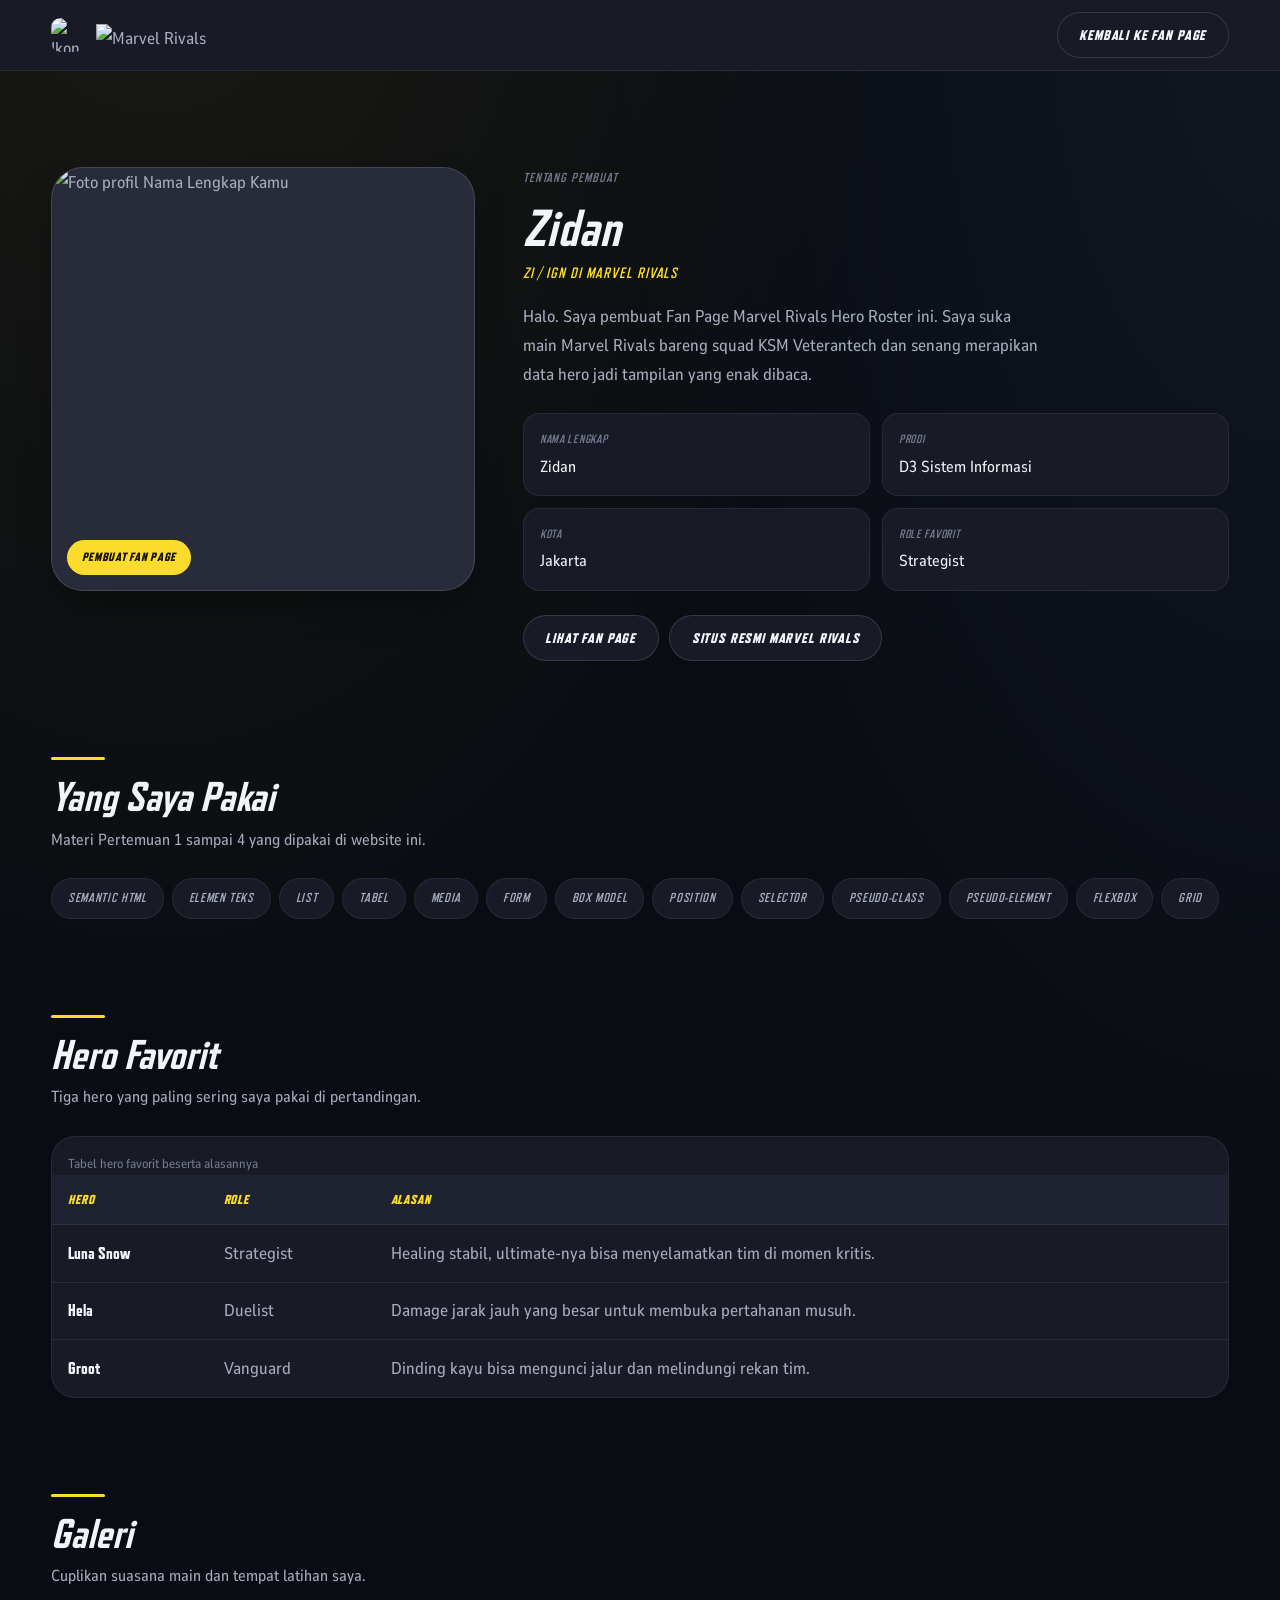
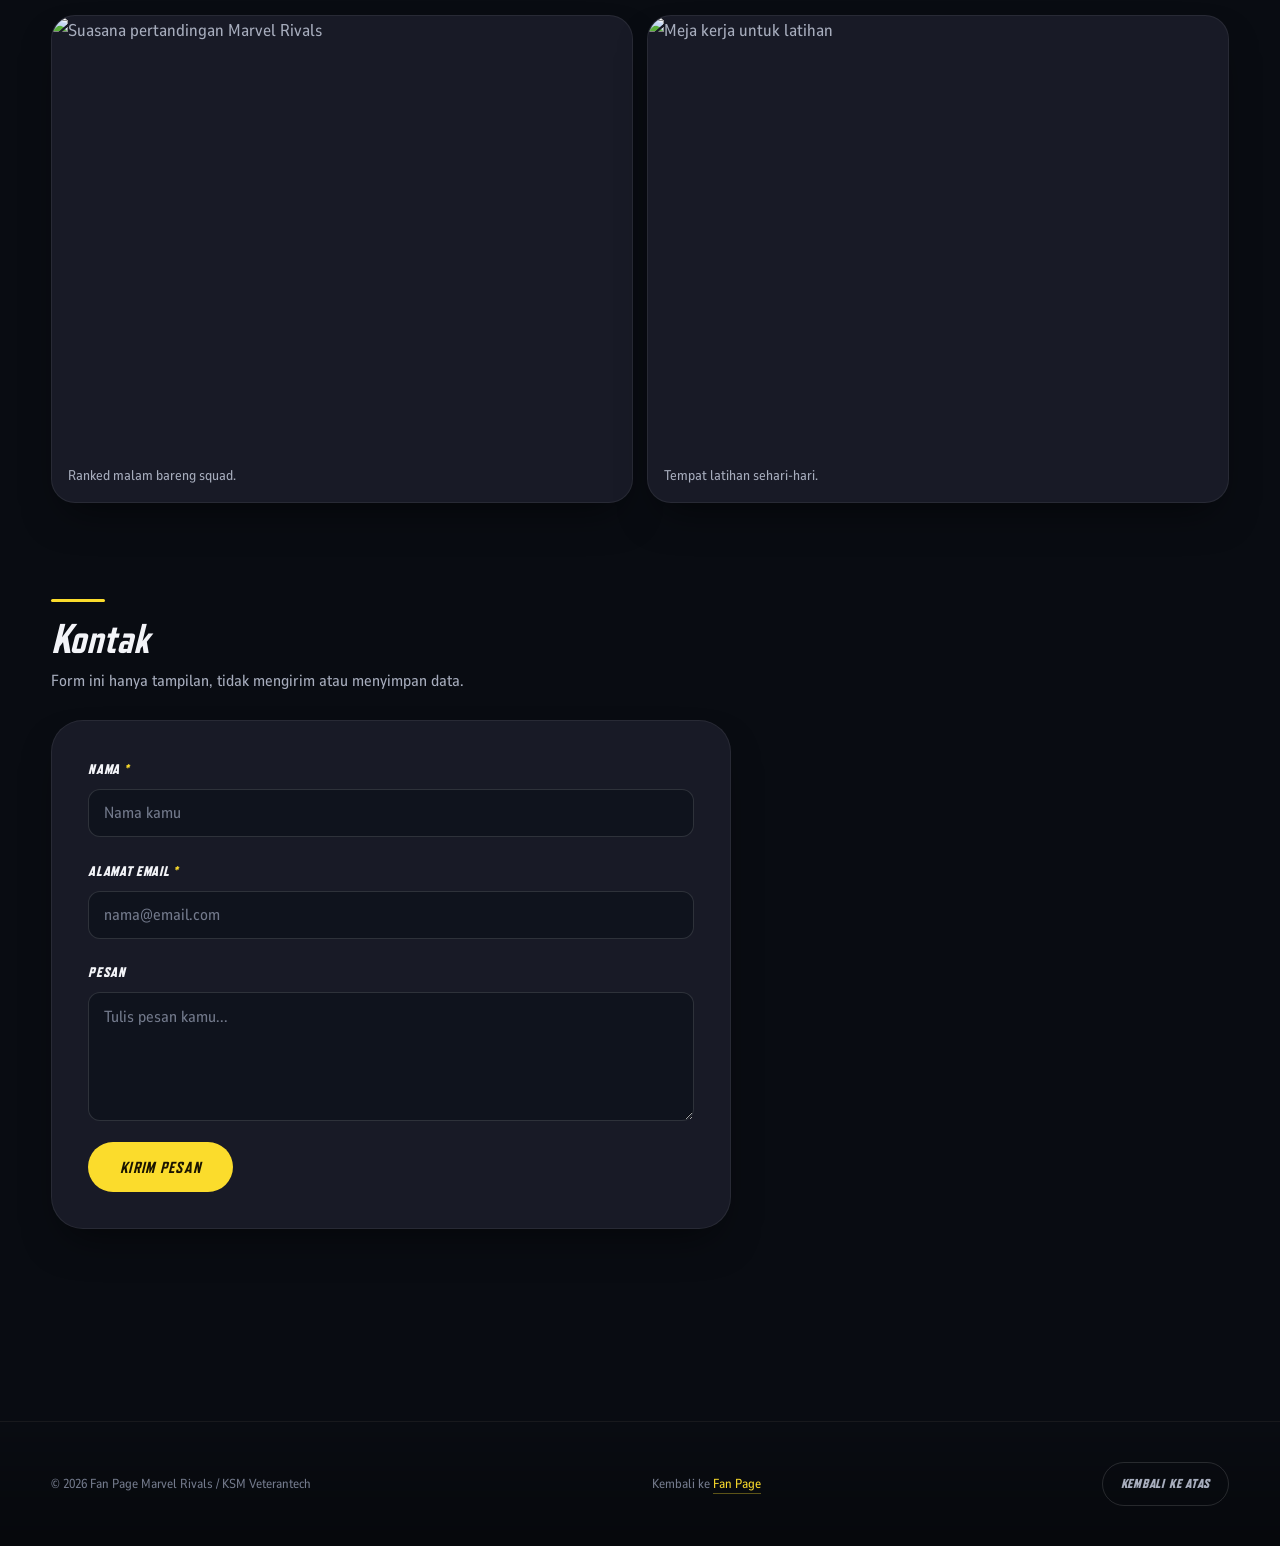
==== profile.html @ a3b58b25 "first commit" ====
<!DOCTYPE html>
<html lang="id">

<head>
  <meta charset="UTF-8">
  <meta name="viewport" content="width=device-width, initial-scale=1.0">
  <meta name="description" content="Profil pembuat Fan Page Marvel Rivals Hero Roster, mini project HTML dan CSS KSM Veterantech.">
  <title>Profil Pembuat | Marvel Rivals Fan Page</title>

  <link rel="stylesheet" href="style.css">
</head>

<body id="top">

  <a class="skip-link" href="#tentang">Lewati ke profil</a>

  <header class="main-header">
    <div class="header-inner">
      <a class="brand" href="index.html">
        <img class="brand-mark" src="https://cdn2.steamgriddb.com/icon/916030603cc86a9b3d29f4d64f1bc415/32/256x256.png"
          alt="Ikon Marvel Rivals">
        <img class="brand-word"
          src="https://s-stats-platform-cdn.op.gg/app-router/assets/images/marvel-rivals/logo.png?image=q_auto:good,f_webp,w_674&v=1792260415"
          alt="Marvel Rivals">
      </a>

      <a class="btn-ghost" href="index.html">Kembali ke Fan Page</a>
    </div>
  </header>

  <main class="main-container">

    <section id="tentang" class="content-section">
      <div class="profile-card">
        <div class="profile-photo-wrap">
          <img class="profile-photo" src="https://picsum.photos/seed/ksm-profile/720/720"
            alt="Foto profil Nama Lengkap Kamu">
          <span class="profile-badge">Pembuat Fan Page</span>
        </div>

        <div class="profile-intro">
          <p class="eyebrow">Tentang Pembuat</p>
          <h1>Zidan</h1>
          <p class="profile-role">Zi / IGN di Marvel Rivals</p>
          <p class="profile-lede">
            Halo. Saya pembuat Fan Page Marvel Rivals Hero Roster ini. Saya suka main Marvel Rivals
            bareng squad KSM Veterantech dan senang merapikan data hero jadi tampilan yang enak dibaca.
          </p>

          <dl class="profile-facts">
            <div>
              <dt>Nama Lengkap</dt>
              <dd>Zidan</dd>
            </div>
            <div>
              <dt>Prodi</dt>
              <dd>D3 Sistem Informasi</dd>
            </div>
            <div>
              <dt>Kota</dt>
              <dd>Jakarta</dd>
            </div>
            <div>
              <dt>Role Favorit</dt>
              <dd>Strategist</dd>
            </div>
          </dl>

          <ul class="profile-links">
            <li><a class="btn-ghost" href="index.html">Lihat Fan Page</a></li>
            <li><a class="btn-ghost" href="https://www.marvelrivals.com/" target="_blank" rel="noopener">Situs Resmi Marvel
                Rivals</a></li>
          </ul>
        </div>
      </div>
    </section>

    <section id="skill" class="content-section">
      <div class="section-head">
        <span class="rule"></span>
        <h2>Yang Saya Pakai</h2>
        <p>Materi Pertemuan 1 sampai 4 yang dipakai di website ini.</p>
      </div>

      <ul class="skill-tags">
        <li>Semantic HTML</li>
        <li>Elemen Teks</li>
        <li>List</li>
        <li>Tabel</li>
        <li>Media</li>
        <li>Form</li>
        <li>Box Model</li>
        <li>Position</li>
        <li>Selector</li>
        <li>Pseudo-class</li>
        <li>Pseudo-element</li>
        <li>Flexbox</li>
        <li>Grid</li>
      </ul>
    </section>

    <section id="favorit" class="content-section">
      <div class="section-head">
        <span class="rule"></span>
        <h2>Hero Favorit</h2>
        <p>Tiga hero yang paling sering saya pakai di pertandingan.</p>
      </div>

      <div class="table-wrap">
        <table class="role-table">
          <caption>Tabel hero favorit beserta alasannya</caption>
          <thead>
            <tr>
              <th scope="col">Hero</th>
              <th scope="col">Role</th>
              <th scope="col">Alasan</th>
            </tr>
          </thead>
          <tbody>
            <tr>
              <th scope="row">Luna Snow</th>
              <td>Strategist</td>
              <td>Healing stabil, ultimate-nya bisa menyelamatkan tim di momen kritis.</td>
            </tr>
            <tr>
              <th scope="row">Hela</th>
              <td>Duelist</td>
              <td>Damage jarak jauh yang besar untuk membuka pertahanan musuh.</td>
            </tr>
            <tr>
              <th scope="row">Groot</th>
              <td>Vanguard</td>
              <td>Dinding kayu bisa mengunci jalur dan melindungi rekan tim.</td>
            </tr>
          </tbody>
        </table>
      </div>
    </section>

    <section id="galeri" class="content-section">
      <div class="section-head">
        <span class="rule"></span>
        <h2>Galeri</h2>
        <p>Cuplikan suasana main dan tempat latihan saya.</p>
      </div>

      <div class="gallery-grid">
        <figure class="gallery-item">
          <img src="https://picsum.photos/seed/ksm-match/800/600" alt="Suasana pertandingan Marvel Rivals">
          <figcaption>Ranked malam bareng squad.</figcaption>
        </figure>
        <figure class="gallery-item">
          <img src="https://picsum.photos/seed/ksm-setup/800/600" alt="Meja kerja untuk latihan">
          <figcaption>Tempat latihan sehari-hari.</figcaption>
        </figure>
      </div>
    </section>

    <section id="kontak" class="content-section">
      <div class="section-head">
        <span class="rule"></span>
        <h2>Kontak</h2>
        <p>Form ini hanya tampilan, tidak mengirim atau menyimpan data.</p>
      </div>

      <form action="#" method="POST" class="guild-form">
        <div class="form-group">
          <label for="nama">Nama <span class="required">*</span></label>
          <input type="text" id="nama" name="nama" placeholder="Nama kamu" required>
        </div>

        <div class="form-group">
          <label for="email-kontak">Alamat Email <span class="required">*</span></label>
          <input type="email" id="email-kontak" name="email" placeholder="nama@email.com" required>
        </div>

        <div class="form-group">
          <label for="pesan">Pesan</label>
          <textarea id="pesan" name="pesan" rows="4" placeholder="Tulis pesan kamu..."></textarea>
        </div>

        <button type="submit" class="custom-submit-btn">Kirim Pesan</button>
      </form>
    </section>

  </main>

  <footer class="main-footer">
    <div class="footer-inner">
      <p>&copy; 2026 Fan Page Marvel Rivals / KSM Veterantech</p>
      <p>Kembali ke <a href="index.html" class="text-link">Fan Page</a></p>
      <a href="#top" class="back-to-top">Kembali ke atas</a>
    </div>
  </footer>

</body>

</html>
---- style.css ----
/* -------------------------------------------------------------------------
   1. FONT RESMI MARVEL RIVALS
   ------------------------------------------------------------------------- */
@font-face {
  font-family: "Refrigerator Deluxe";
  src: url("fonts/RefrigeratorDeluxeExtrabold.ttf") format("truetype");
  font-weight: 800;
  font-style: normal;
  font-display: swap;
}

@font-face {
  font-family: "Refrigerator Deluxe";
  src: url("fonts/RefrigeratorDeluxeHeavy.ttf") format("truetype");
  font-weight: 700;
  font-style: normal;
  font-display: swap;
}

@font-face {
  font-family: "Refrigerator Deluxe";
  src: url("fonts/RefrigeratorDeluxeBold.ttf") format("truetype");
  font-weight: 600;
  font-style: normal;
  font-display: swap;
}

@font-face {
  font-family: "Nunito Sans Condensed";
  src: url("fonts/NunitoSansCondensedMedium.ttf") format("truetype");
  font-weight: 500;
  font-style: normal;
  font-display: swap;
}

/* -------------------------------------------------------------------------
   2. VARIABEL WARNA
   ------------------------------------------------------------------------- */
:root {
  /* Latar dan permukaan */
  --canvas: #090c12;
  --canvas-2: #0f131d;
  --surface: #181a26;
  --surface-2: #1f2230;
  --surface-3: #282b3a;

  /* Garis */
  --line: rgba(255, 255, 255, 0.07);
  --line-2: rgba(255, 255, 255, 0.13);
  --line-accent: rgba(251, 220, 44, 0.34);

  /* Emas khas Marvel Rivals */
  --gold: #fbdc2c;

  /* Teks */
  --ink: #f3f4f8;
  --ink-2: #a7adbd;
  --ink-3: #737a8c;

  /* Warna role */
  --vanguard: #7090e0;
  --duelist: #ff4f5e;
  --strategist: #2ed3a6;

  /* Bayangan */
  --shadow-1: 0 20px 40px -15px rgba(0, 0, 0, 0.55);
  --shadow-2: 0 32px 64px -24px rgba(0, 0, 0, 0.7);

  /* Sudut membulat */
  --r-xs: 0.5rem;
  --r-sm: 0.75rem;
  --r-md: 1rem;
  --r-lg: 1.5rem;
  --r-xl: 2rem;

  /* Font */
  --font-display: "Refrigerator Deluxe", "Arial Narrow", "Helvetica Neue", sans-serif;
  --font-body: "Nunito Sans Condensed", "Nunito Sans", "Segoe UI", system-ui, sans-serif;

  --maxw: 1400px;
  --gutter: clamp(1rem, 4vw, 4rem);
  --section-gap: clamp(3rem, 8vw, 6rem);
}

/* -------------------------------------------------------------------------
   3. RESET DASAR
   ------------------------------------------------------------------------- */
*,
*::before,
*::after {
  margin: 0;
  padding: 0;
  box-sizing: border-box;
}

html {
  scroll-behavior: smooth;
  scroll-padding-top: 6rem;
  -webkit-text-size-adjust: 100%;
}

body {
  font-family: var(--font-body);
  font-size: 1.0625rem;
  line-height: 1.72;
  color: var(--ink-2);
  background-color: var(--canvas);
  background-image:
    radial-gradient(110% 80% at 12% -10%, rgba(251, 220, 44, 0.08), transparent 55%),
    radial-gradient(90% 70% at 100% 0%, rgba(112, 144, 224, 0.08), transparent 58%);
  -webkit-font-smoothing: antialiased;
}

img {
  max-width: 100%;
  display: block;
}

button {
  font: inherit;
  color: inherit;
  background: none;
  border: 0;
}

a {
  color: inherit;
}

ul,
ol {
  list-style: none;
}

fieldset {
  border: 0;
}

:focus-visible {
  outline: 2px solid var(--gold);
  outline-offset: 2px;
  border-radius: var(--r-xs);
}

.skip-link {
  position: absolute;
  left: 1rem;
  top: -4rem;
  z-index: 200;
  padding: 0.7rem 1.1rem;
  background: var(--gold);
  color: #1a1400;
  font-weight: 700;
  border-radius: var(--r-xs);
  transition: top 0.2s ease;
}

.skip-link:focus {
  top: 1rem;
}

/* -------------------------------------------------------------------------
   4. TIPOGRAFI DAN LABEL
   ------------------------------------------------------------------------- */
h1,
h2,
h3 {
  font-family: var(--font-display);
  color: var(--ink);
  font-weight: 800;
  font-style: italic;
  line-height: 1.02;
}

p {
  max-width: 65ch;
}

.eyebrow,
.meta-label {
  font-family: var(--font-display);
  font-size: 0.8125rem;
  font-weight: 600;
  font-style: italic;
  letter-spacing: 0.07em;
  text-transform: uppercase;
  color: var(--ink-3);
}

/* Titik warna penanda role */
.dot {
  display: inline-block;
  width: 8px;
  height: 8px;
  border-radius: 50%;
  background: var(--ink-3);
  flex: 0 0 auto;
}

.dot.vanguard {
  background: var(--vanguard);
}

.dot.duelist {
  background: var(--duelist);
}

.dot.strategist {
  background: var(--strategist);
}

.dot.multi {
  background: var(--gold);
}

/* -------------------------------------------------------------------------
   5. HEADER DAN NAVIGASI
   ------------------------------------------------------------------------- */
.main-header {
  position: sticky;
  top: 0;
  z-index: 10;
  background: var(--surface);
  border-bottom: 1px solid var(--line);
}

.header-inner {
  max-width: var(--maxw);
  margin: 0 auto;
  padding: 0.75rem var(--gutter);
  display: flex;
  flex-wrap: wrap;
  align-items: center;
  justify-content: space-between;
  gap: 1rem;
}

.brand {
  display: inline-flex;
  align-items: center;
  gap: 0.7rem;
  text-decoration: none;
}

.brand-mark {
  height: 34px;
  width: 34px;
  object-fit: contain;
  border-radius: 0.6rem;
}

.brand-word {
  height: 22px;
  width: auto;
  object-fit: contain;
}

.navbar {
  display: flex;
}

.nav-links {
  display: flex;
  flex-wrap: wrap;
  align-items: center;
  gap: 0.35rem;
}

.nav-links a {
  display: inline-flex;
  align-items: center;
  min-height: 44px;
  padding: 0 0.95rem;
  border-radius: 999px;
  text-decoration: none;
  font-family: var(--font-display);
  font-size: 0.9375rem;
  font-weight: 700;
  font-style: italic;
  letter-spacing: 0.06em;
  text-transform: uppercase;
  color: var(--ink-2);
  position: relative;
  transition: color 0.2s ease, background-color 0.2s ease;
}

.nav-links a::after {
  content: "";
  position: absolute;
  left: 0.95rem;
  right: 0.95rem;
  bottom: 0.55rem;
  height: 2px;
  border-radius: 2px;
  background: var(--gold);
  transform: scaleX(0);
  transform-origin: left;
  transition: transform 0.25s ease;
}

.nav-links a:hover {
  color: var(--ink);
  background: rgba(255, 255, 255, 0.05);
}

.nav-links a:hover::after {
  transform: scaleX(1);
}

/* -------------------------------------------------------------------------
   6. LAYOUT UTAMA
   ------------------------------------------------------------------------- */
.main-container {
  max-width: var(--maxw);
  margin: 0 auto;
  padding: var(--section-gap) var(--gutter);
  display: flex;
  flex-direction: column;
  gap: var(--section-gap);
}

.content-section {
  scroll-margin-top: 6rem;
}

.section-head {
  margin-bottom: 1.5rem;
}

.section-head h2 {
  font-size: clamp(1.75rem, 3.6vw, 2.6rem);
}

.section-head p {
  margin-top: 0.5rem;
  font-size: 1rem;
  color: var(--ink-2);
}

.section-head .rule {
  display: block;
  width: 54px;
  height: 3px;
  margin-bottom: 1rem;
  border-radius: 3px;
  background: var(--gold);
}

/* -------------------------------------------------------------------------
   7. BANNER HERO
   ------------------------------------------------------------------------- */
.hero-band {
  display: grid;
  grid-template-columns: minmax(0, 1.55fr) minmax(0, 1fr);
  gap: clamp(2rem, 5vw, 4.5rem);
  align-items: end;
  margin-bottom: clamp(2rem, 5vw, 3.5rem);
}

.hero-copy h1 {
  font-size: clamp(2.5rem, 7vw, 4.5rem);
  margin: 0.9rem 0 1.1rem;
}

.hero-copy h1 em {
  color: var(--gold);
}

.hero-lede {
  font-size: 1.125rem;
}

.hero-meta {
  display: grid;
  grid-template-columns: repeat(2, minmax(0, 1fr));
  gap: 0.75rem;
}

.meta-tile {
  display: flex;
  flex-direction: column;
  gap: 0.15rem;
  padding: 1rem 1.1rem;
  background: var(--surface);
  border: 1px solid var(--line);
  border-radius: var(--r-lg);
  box-shadow: var(--shadow-1);
}

.meta-num {
  font-family: var(--font-display);
  font-size: 2.25rem;
  font-weight: 800;
  font-style: italic;
  line-height: 1;
  color: var(--ink);
}

.meta-tile.vanguard .meta-num {
  color: var(--vanguard);
}

.meta-tile.duelist .meta-num {
  color: var(--duelist);
}

.meta-tile.strategist .meta-num {
  color: var(--strategist);
}

.meta-tile.multi .meta-num {
  color: var(--gold);
}

.hero-meta .meta-tile:last-child {
  grid-column: 1 / -1;
}

/* -------------------------------------------------------------------------
   8. GRID KARTU HERO
   ------------------------------------------------------------------------- */
.roster-grid {
  display: grid;
  grid-template-columns: repeat(auto-fill, minmax(132px, 1fr));
  gap: 0.85rem;
}

.roster-card {
  overflow: hidden;
  background: var(--surface);
  border: 1px solid var(--line);
  border-radius: var(--r-md);
  box-shadow: var(--shadow-1);
  transition: transform 0.3s ease, border-color 0.3s ease, box-shadow 0.3s ease;
}

.roster-card:hover {
  transform: translateY(-4px);
  border-color: var(--line-accent);
  box-shadow: var(--shadow-2);
}

.roster-card img {
  width: 100%;
  aspect-ratio: 1 / 1.12;
  object-fit: cover;
  object-position: top center;
  background: linear-gradient(135deg, var(--surface-3), var(--canvas-2));
}

.card-name {
  padding: 0.55rem 0.65rem 0;
  font-size: 0.8125rem;
  font-weight: 700;
  letter-spacing: 0.02em;
  text-transform: uppercase;
  line-height: 1.2;
  color: var(--ink);
}

.card-role {
  display: flex;
  align-items: center;
  gap: 0.4rem;
  padding: 0.35rem 0.65rem 0.7rem;
  font-family: var(--font-display);
  font-size: 0.75rem;
  font-weight: 600;
  font-style: italic;
  letter-spacing: 0.06em;
  text-transform: uppercase;
  color: var(--ink-3);
}

.card-role.vanguard {
  color: var(--vanguard);
}

.card-role.duelist {
  color: var(--duelist);
}

.card-role.strategist {
  color: var(--strategist);
}

.card-role.multi {
  color: var(--gold);
}

/* -------------------------------------------------------------------------
   9. DAFTAR DEFINISI ROLE
   ------------------------------------------------------------------------- */
.role-definition-list {
  display: grid;
  grid-template-columns: repeat(2, minmax(0, 1fr));
  gap: 0.75rem;
}

.role-definition-list > div {
  padding: 1.5rem 1.6rem;
  background: var(--surface);
  border: 1px solid var(--line);
  border-radius: var(--r-lg);
  box-shadow: var(--shadow-1);
}

.role-definition-list dt {
  display: flex;
  align-items: center;
  gap: 0.6rem;
  font-family: var(--font-display);
  font-size: 1.1875rem;
  font-weight: 700;
  font-style: italic;
  letter-spacing: 0.04em;
  text-transform: uppercase;
  color: var(--ink);
  margin-bottom: 0.55rem;
}

.role-definition-list dd {
  font-size: 1rem;
  color: var(--ink-2);
}

/* -------------------------------------------------------------------------
   10. TABEL PERBANDINGAN ROLE
   ------------------------------------------------------------------------- */
.table-wrap {
  overflow-x: auto;
  border: 1px solid var(--line);
  border-radius: var(--r-lg);
  background: var(--surface);
}

.role-table {
  width: 100%;
  min-width: 560px;
  border-collapse: collapse;
}

.role-table caption {
  padding: 1rem 1rem 0;
  font-size: 0.8125rem;
  color: var(--ink-3);
  text-align: left;
}

.role-table th,
.role-table td {
  padding: 0.85rem 1rem;
  text-align: left;
  border-bottom: 1px solid var(--line);
}

.role-table thead th {
  font-family: var(--font-display);
  font-size: 0.8125rem;
  font-style: italic;
  letter-spacing: 0.06em;
  text-transform: uppercase;
  color: var(--gold);
  background: var(--surface-2);
}

.role-table tbody th {
  font-family: var(--font-display);
  font-size: 1rem;
  color: var(--ink);
}

.role-table tbody td {
  color: var(--ink-2);
}

.role-table tbody tr:last-child th,
.role-table tbody tr:last-child td {
  border-bottom: 0;
}

/* -------------------------------------------------------------------------
   11. DAFTAR TIPS (ORDERED LIST)
   ------------------------------------------------------------------------- */
.tip-list {
  list-style: decimal;
  display: flex;
  flex-direction: column;
  gap: 0.6rem;
  max-width: 65ch;
  padding-left: 1.5rem;
  color: var(--ink-2);
}

.tip-list li {
  padding-left: 0.35rem;
}

.tip-list li::marker {
  font-family: var(--font-display);
  font-weight: 700;
  color: var(--gold);
}

/* -------------------------------------------------------------------------
   12. CUPLIKAN VIDEO
   ------------------------------------------------------------------------- */
.trailer-video {
  display: block;
  width: 100%;
  max-width: 720px;
  aspect-ratio: 16 / 9;
  border: 1px solid var(--line);
  border-radius: var(--r-lg);
  background: #000;
}

/* -------------------------------------------------------------------------
   13. FORMULIR PENDAFTARAN
   ------------------------------------------------------------------------- */
.guild-form {
  max-width: 680px;
  padding: clamp(1.5rem, 3vw, 2.25rem);
  background: var(--surface);
  border: 1px solid var(--line);
  border-radius: var(--r-xl);
  box-shadow: var(--shadow-1);
  display: flex;
  flex-direction: column;
  gap: 1.35rem;
}

.form-group {
  display: flex;
  flex-direction: column;
  gap: 0.5rem;
}

.form-group label,
.form-group legend {
  font-family: var(--font-display);
  font-size: 0.875rem;
  font-weight: 700;
  font-style: italic;
  letter-spacing: 0.05em;
  text-transform: uppercase;
  color: var(--ink);
}

.required {
  color: var(--gold);
}

.helper {
  font-size: 0.8125rem;
  color: var(--ink-3);
}

/* General sibling: teks bantuan ikut menyala saat input di atasnya difokus */
.form-group input:focus ~ .helper {
  color: var(--gold);
}

.form-group input[type="text"],
.form-group input[type="email"],
.form-group textarea {
  width: 100%;
  min-height: 46px;
  padding: 0.75rem 0.9rem;
  font-family: var(--font-body);
  font-size: 1rem;
  color: var(--ink);
  background: var(--canvas-2);
  border: 1px solid var(--line-2);
  border-radius: var(--r-sm);
  outline: none;
  transition: border-color 0.2s ease, background-color 0.2s ease;
}

.form-group textarea {
  min-height: 118px;
  resize: vertical;
  line-height: 1.6;
}

.form-group input::placeholder,
.form-group textarea::placeholder {
  color: var(--ink-3);
}

.form-group input:focus,
.form-group textarea:focus {
  border-color: var(--gold);
  background: var(--surface-2);
}

/* Pilihan role */
.radio-group {
  display: grid;
  grid-template-columns: repeat(3, minmax(0, 1fr));
  gap: 0.5rem;
}

.radio-group input[type="radio"] {
  position: absolute;
  opacity: 0;
  pointer-events: none;
}

.radio-group label {
  display: flex;
  align-items: center;
  justify-content: center;
  min-height: 48px;
  padding: 0 0.75rem;
  font-family: var(--font-display);
  font-size: 0.875rem;
  font-weight: 700;
  font-style: italic;
  letter-spacing: 0.05em;
  text-transform: uppercase;
  color: var(--ink-2);
  background: var(--canvas-2);
  border: 1px solid var(--line-2);
  border-radius: var(--r-sm);
  cursor: pointer;
  transition: border-color 0.2s ease, background-color 0.2s ease, color 0.2s ease;
}

.radio-group label:hover {
  color: var(--ink);
  border-color: var(--line-accent);
}

.radio-group input[type="radio"]:checked + label {
  color: var(--ink);
  border-color: var(--gold);
  background: rgba(251, 220, 44, 0.12);
}

.radio-group input[type="radio"]:focus-visible + label {
  outline: 2px solid var(--gold);
  outline-offset: 2px;
}

input[type="file"] {
  font-size: 0.8125rem;
  color: var(--ink-2);
  padding: 0.5rem 0.75rem;
  background: var(--canvas-2);
  border: 1px dashed var(--line-2);
  border-radius: var(--r-sm);
  cursor: pointer;
}

input[type="file"]::file-selector-button {
  margin-right: 0.85rem;
  padding: 0.5rem 0.9rem;
  font-family: var(--font-display);
  font-size: 0.8125rem;
  font-weight: 700;
  font-style: italic;
  letter-spacing: 0.06em;
  text-transform: uppercase;
  color: var(--ink);
  background: var(--surface-3);
  border: 0;
  border-radius: var(--r-xs);
  cursor: pointer;
}

input[type="file"]::file-selector-button:hover {
  color: #14161f;
  background: var(--gold);
}

.custom-submit-btn {
  align-self: flex-start;
  min-height: 50px;
  padding: 0 2rem;
  font-family: var(--font-display);
  font-size: 1rem;
  font-weight: 800;
  font-style: italic;
  letter-spacing: 0.08em;
  text-transform: uppercase;
  color: #1a1400;
  background: var(--gold);
  border-radius: 999px;
  cursor: pointer;
  transition: background-color 0.2s ease, transform 0.15s ease;
}

.custom-submit-btn:hover {
  background: #ffe14d;
}

.custom-submit-btn:active {
  transform: translateY(1px) scale(0.985);
}

/* -------------------------------------------------------------------------
   14. FOOTER
   ------------------------------------------------------------------------- */
.main-footer {
  border-top: 1px solid var(--line);
  background: linear-gradient(180deg, transparent, rgba(0, 0, 0, 0.35));
  margin-top: var(--section-gap);
}

.footer-inner {
  max-width: var(--maxw);
  margin: 0 auto;
  padding: 2.5rem var(--gutter);
  display: flex;
  flex-wrap: wrap;
  align-items: center;
  justify-content: space-between;
  gap: 1rem;
  font-size: 0.8125rem;
  color: var(--ink-3);
}

.footer-inner p {
  max-width: none;
}

.email-link,
.text-link {
  color: var(--gold);
  text-decoration: none;
  border-bottom: 1px solid rgba(251, 220, 44, 0.35);
  transition: border-color 0.2s ease;
}

.email-link:hover,
.text-link:hover {
  border-color: var(--gold);
}

.back-to-top {
  display: inline-flex;
  align-items: center;
  min-height: 44px;
  padding: 0 1.1rem;
  color: var(--ink-2);
  text-decoration: none;
  border: 1px solid var(--line-2);
  border-radius: 999px;
  font-family: var(--font-display);
  font-size: 0.8125rem;
  font-weight: 700;
  font-style: italic;
  letter-spacing: 0.06em;
  text-transform: uppercase;
  transition: color 0.2s ease, border-color 0.2s ease;
}

.back-to-top:hover {
  color: var(--ink);
  border-color: var(--gold);
}

/* -------------------------------------------------------------------------
   15. HALAMAN PROFIL
   ------------------------------------------------------------------------- */
.profile-card {
  display: grid;
  grid-template-columns: minmax(0, 0.9fr) minmax(0, 1.5fr);
  gap: clamp(1.5rem, 4vw, 3rem);
  align-items: start;
}

.profile-photo-wrap {
  position: relative;
}

.profile-photo {
  width: 100%;
  aspect-ratio: 1 / 1;
  object-fit: cover;
  border: 1px solid var(--line-2);
  border-radius: var(--r-xl);
  box-shadow: var(--shadow-1);
  background: var(--surface-3);
}

/* Badge menempel di sudut foto: latihan position absolute */
.profile-badge {
  position: absolute;
  left: 1rem;
  bottom: 1rem;
  padding: 0.45rem 0.9rem;
  font-family: var(--font-display);
  font-size: 0.75rem;
  font-weight: 700;
  font-style: italic;
  letter-spacing: 0.06em;
  text-transform: uppercase;
  color: #1a1400;
  background: var(--gold);
  border-radius: 999px;
}

.profile-intro h1 {
  font-size: clamp(2rem, 5vw, 3.25rem);
  margin: 0.75rem 0 0.35rem;
}

.profile-role {
  font-family: var(--font-display);
  font-size: 0.9375rem;
  font-weight: 600;
  font-style: italic;
  letter-spacing: 0.06em;
  text-transform: uppercase;
  color: var(--gold);
}

.profile-lede {
  margin-top: 1rem;
  font-size: 1.0625rem;
}

.profile-facts {
  display: grid;
  grid-template-columns: repeat(2, minmax(0, 1fr));
  gap: 0.75rem;
  margin: 1.5rem 0;
}

.profile-facts > div {
  padding: 0.9rem 1rem;
  background: var(--surface);
  border: 1px solid var(--line);
  border-radius: var(--r-md);
}

.profile-facts dt {
  font-family: var(--font-display);
  font-size: 0.75rem;
  font-weight: 600;
  font-style: italic;
  letter-spacing: 0.06em;
  text-transform: uppercase;
  color: var(--ink-3);
  margin-bottom: 0.25rem;
}

.profile-facts dd {
  font-size: 1rem;
  color: var(--ink);
}

.profile-links {
  display: flex;
  flex-wrap: wrap;
  gap: 0.65rem;
}

.btn-ghost {
  display: inline-flex;
  align-items: center;
  min-height: 46px;
  padding: 0 1.35rem;
  font-family: var(--font-display);
  font-size: 0.875rem;
  font-weight: 700;
  font-style: italic;
  letter-spacing: 0.06em;
  text-transform: uppercase;
  color: var(--ink);
  text-decoration: none;
  background: var(--surface);
  border: 1px solid var(--line-2);
  border-radius: 999px;
  transition: color 0.2s ease, border-color 0.2s ease, background-color 0.2s ease;
}

.btn-ghost:hover {
  color: var(--gold);
  border-color: var(--gold);
  background: var(--surface-2);
}

.btn-ghost:active {
  transform: translateY(1px);
}

.skill-tags {
  display: flex;
  flex-wrap: wrap;
  gap: 0.5rem;
}

.skill-tags li {
  padding: 0.5rem 1rem;
  font-family: var(--font-display);
  font-size: 0.8125rem;
  font-weight: 600;
  font-style: italic;
  letter-spacing: 0.05em;
  text-transform: uppercase;
  color: var(--ink-2);
  background: var(--surface);
  border: 1px solid var(--line);
  border-radius: 999px;
}

.gallery-grid {
  display: grid;
  grid-template-columns: repeat(auto-fit, minmax(240px, 1fr));
  gap: 0.85rem;
}

.gallery-item {
  margin: 0;
  overflow: hidden;
  background: var(--surface);
  border: 1px solid var(--line);
  border-radius: var(--r-lg);
  box-shadow: var(--shadow-1);
}

.gallery-item img {
  width: 100%;
  aspect-ratio: 4 / 3;
  object-fit: cover;
}

.gallery-item figcaption {
  padding: 0.85rem 1rem;
  font-size: 0.875rem;
  color: var(--ink-2);
}

/* -------------------------------------------------------------------------
   16. RESPONSIVE
   ------------------------------------------------------------------------- */
@media (max-width: 860px) {
  .hero-band {
    grid-template-columns: minmax(0, 1fr);
    align-items: start;
  }

  .role-definition-list {
    grid-template-columns: minmax(0, 1fr);
  }

  .profile-card {
    grid-template-columns: minmax(0, 1fr);
  }
}

@media (max-width: 720px) {
  .header-inner {
    flex-direction: column;
    align-items: flex-start;
    gap: 0.5rem;
  }
}

@media (max-width: 768px) {
  .roster-grid {
    grid-template-columns: repeat(auto-fill, minmax(104px, 1fr));
    gap: 0.65rem;
  }

  .card-name {
    font-size: 0.75rem;
  }

  .custom-submit-btn {
    width: 100%;
  }

  .footer-inner {
    flex-direction: column;
    text-align: center;
  }
}

@media (max-width: 560px) {
  .profile-facts {
    grid-template-columns: minmax(0, 1fr);
  }
}

@media (max-width: 420px) {
  .roster-grid {
    grid-template-columns: repeat(2, minmax(0, 1fr));
  }

  .radio-group {
    grid-template-columns: minmax(0, 1fr);
  }
}
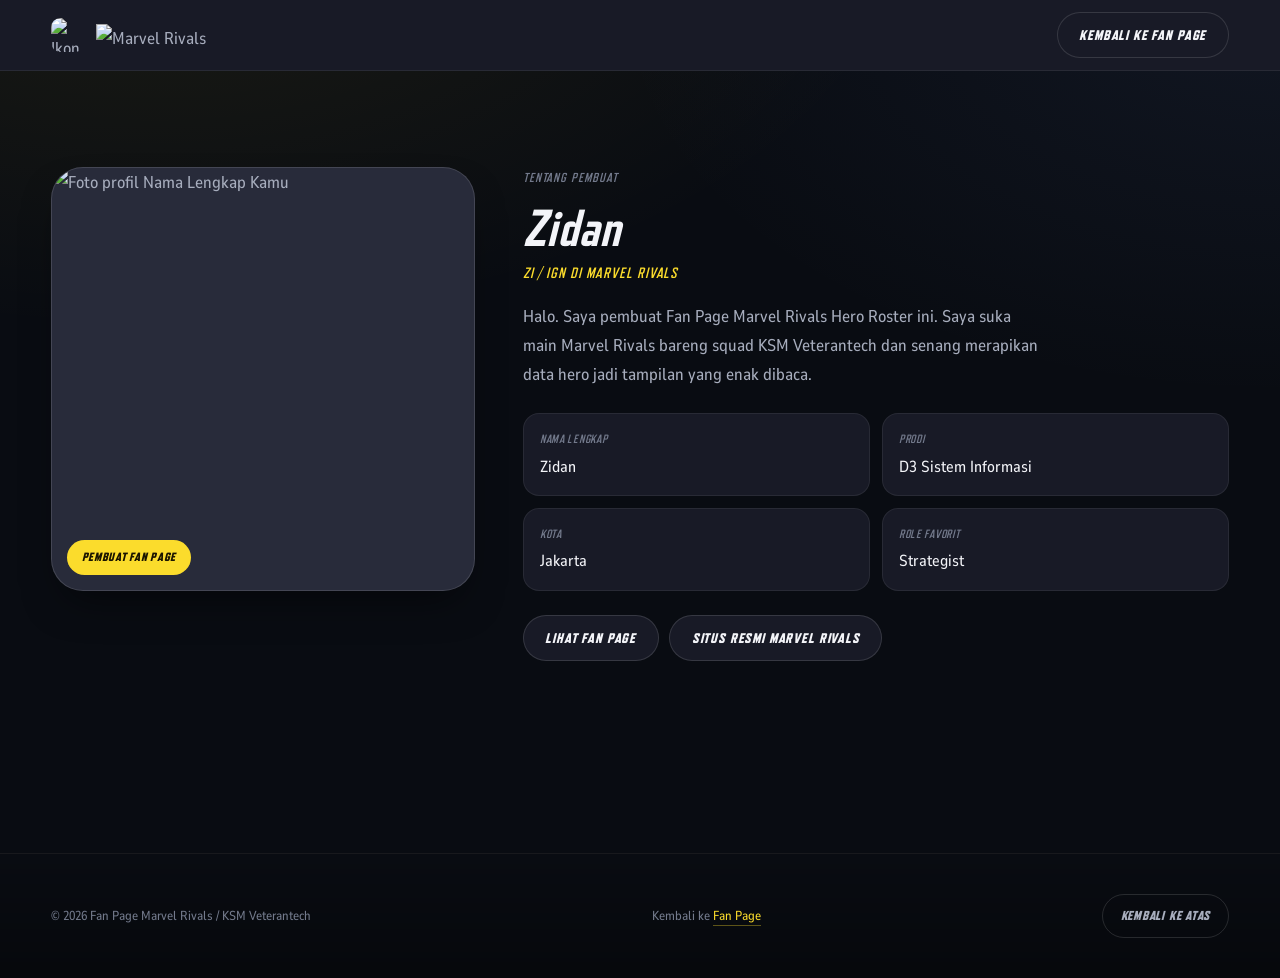
==== commit ad8ad854: "update profile" ====
--- a/profile.html
+++ b/profile.html
@@ -75,114 +75,6 @@
       </div>
     </section>
 
-    <section id="skill" class="content-section">
-      <div class="section-head">
-        <span class="rule"></span>
-        <h2>Yang Saya Pakai</h2>
-        <p>Materi Pertemuan 1 sampai 4 yang dipakai di website ini.</p>
-      </div>
-
-      <ul class="skill-tags">
-        <li>Semantic HTML</li>
-        <li>Elemen Teks</li>
-        <li>List</li>
-        <li>Tabel</li>
-        <li>Media</li>
-        <li>Form</li>
-        <li>Box Model</li>
-        <li>Position</li>
-        <li>Selector</li>
-        <li>Pseudo-class</li>
-        <li>Pseudo-element</li>
-        <li>Flexbox</li>
-        <li>Grid</li>
-      </ul>
-    </section>
-
-    <section id="favorit" class="content-section">
-      <div class="section-head">
-        <span class="rule"></span>
-        <h2>Hero Favorit</h2>
-        <p>Tiga hero yang paling sering saya pakai di pertandingan.</p>
-      </div>
-
-      <div class="table-wrap">
-        <table class="role-table">
-          <caption>Tabel hero favorit beserta alasannya</caption>
-          <thead>
-            <tr>
-              <th scope="col">Hero</th>
-              <th scope="col">Role</th>
-              <th scope="col">Alasan</th>
-            </tr>
-          </thead>
-          <tbody>
-            <tr>
-              <th scope="row">Luna Snow</th>
-              <td>Strategist</td>
-              <td>Healing stabil, ultimate-nya bisa menyelamatkan tim di momen kritis.</td>
-            </tr>
-            <tr>
-              <th scope="row">Hela</th>
-              <td>Duelist</td>
-              <td>Damage jarak jauh yang besar untuk membuka pertahanan musuh.</td>
-            </tr>
-            <tr>
-              <th scope="row">Groot</th>
-              <td>Vanguard</td>
-              <td>Dinding kayu bisa mengunci jalur dan melindungi rekan tim.</td>
-            </tr>
-          </tbody>
-        </table>
-      </div>
-    </section>
-
-    <section id="galeri" class="content-section">
-      <div class="section-head">
-        <span class="rule"></span>
-        <h2>Galeri</h2>
-        <p>Cuplikan suasana main dan tempat latihan saya.</p>
-      </div>
-
-      <div class="gallery-grid">
-        <figure class="gallery-item">
-          <img src="https://picsum.photos/seed/ksm-match/800/600" alt="Suasana pertandingan Marvel Rivals">
-          <figcaption>Ranked malam bareng squad.</figcaption>
-        </figure>
-        <figure class="gallery-item">
-          <img src="https://picsum.photos/seed/ksm-setup/800/600" alt="Meja kerja untuk latihan">
-          <figcaption>Tempat latihan sehari-hari.</figcaption>
-        </figure>
-      </div>
-    </section>
-
-    <section id="kontak" class="content-section">
-      <div class="section-head">
-        <span class="rule"></span>
-        <h2>Kontak</h2>
-        <p>Form ini hanya tampilan, tidak mengirim atau menyimpan data.</p>
-      </div>
-
-      <form action="#" method="POST" class="guild-form">
-        <div class="form-group">
-          <label for="nama">Nama <span class="required">*</span></label>
-          <input type="text" id="nama" name="nama" placeholder="Nama kamu" required>
-        </div>
-
-        <div class="form-group">
-          <label for="email-kontak">Alamat Email <span class="required">*</span></label>
-          <input type="email" id="email-kontak" name="email" placeholder="nama@email.com" required>
-        </div>
-
-        <div class="form-group">
-          <label for="pesan">Pesan</label>
-          <textarea id="pesan" name="pesan" rows="4" placeholder="Tulis pesan kamu..."></textarea>
-        </div>
-
-        <button type="submit" class="custom-submit-btn">Kirim Pesan</button>
-      </form>
-    </section>
-
   </main>
 
   <footer class="main-footer">
--- a/style.css
+++ b/style.css
@@ -987,53 +987,6 @@
   transform: translateY(1px);
 }
 
-.skill-tags {
-  display: flex;
-  flex-wrap: wrap;
-  gap: 0.5rem;
-}
-
-.skill-tags li {
-  padding: 0.5rem 1rem;
-  font-family: var(--font-display);
-  font-size: 0.8125rem;
-  font-weight: 600;
-  font-style: italic;
-  letter-spacing: 0.05em;
-  text-transform: uppercase;
-  color: var(--ink-2);
-  background: var(--surface);
-  border: 1px solid var(--line);
-  border-radius: 999px;
-}
-
-.gallery-grid {
-  display: grid;
-  grid-template-columns: repeat(auto-fit, minmax(240px, 1fr));
-  gap: 0.85rem;
-}
-
-.gallery-item {
-  margin: 0;
-  overflow: hidden;
-  background: var(--surface);
-  border: 1px solid var(--line);
-  border-radius: var(--r-lg);
-  box-shadow: var(--shadow-1);
-}
-
-.gallery-item img {
-  width: 100%;
-  aspect-ratio: 4 / 3;
-  object-fit: cover;
-}
-
-.gallery-item figcaption {
-  padding: 0.85rem 1rem;
-  font-size: 0.875rem;
-  color: var(--ink-2);
-}
-
 /* -------------------------------------------------------------------------
    16. RESPONSIVE
    ------------------------------------------------------------------------- */
